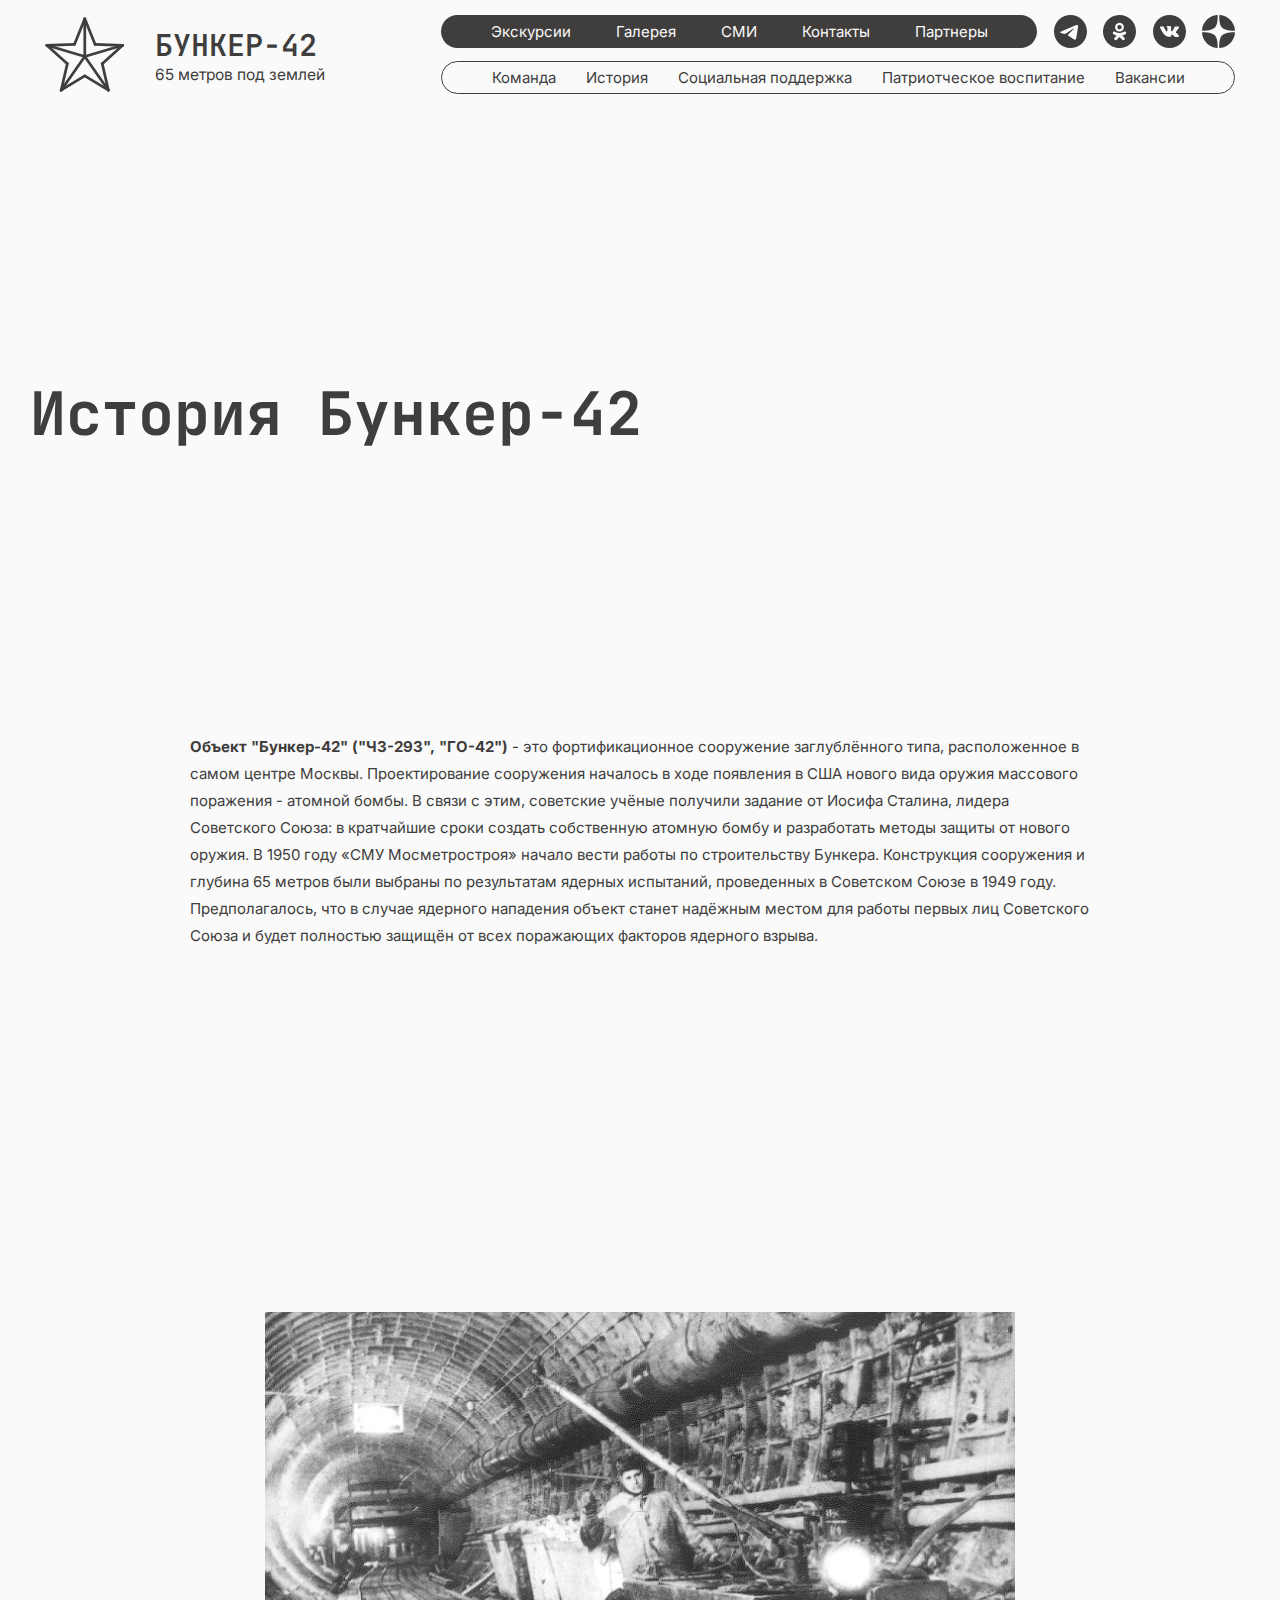
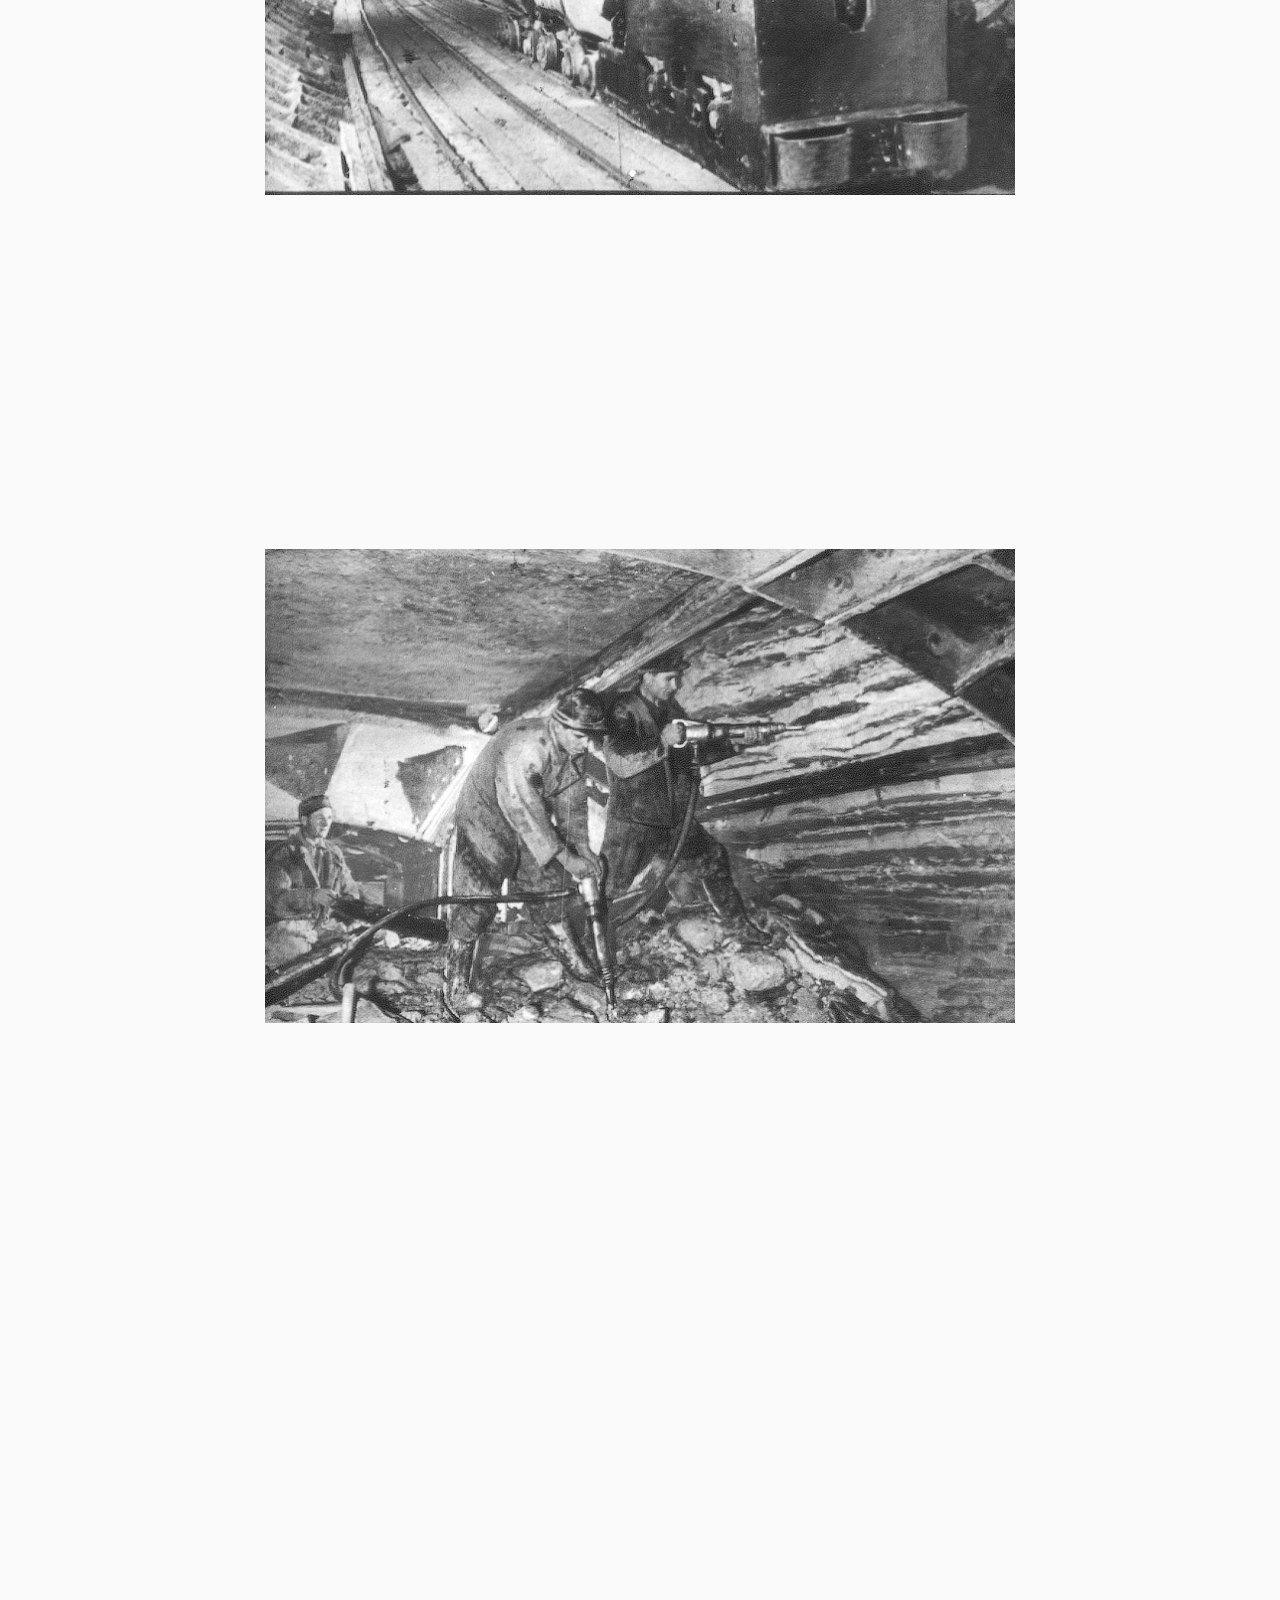
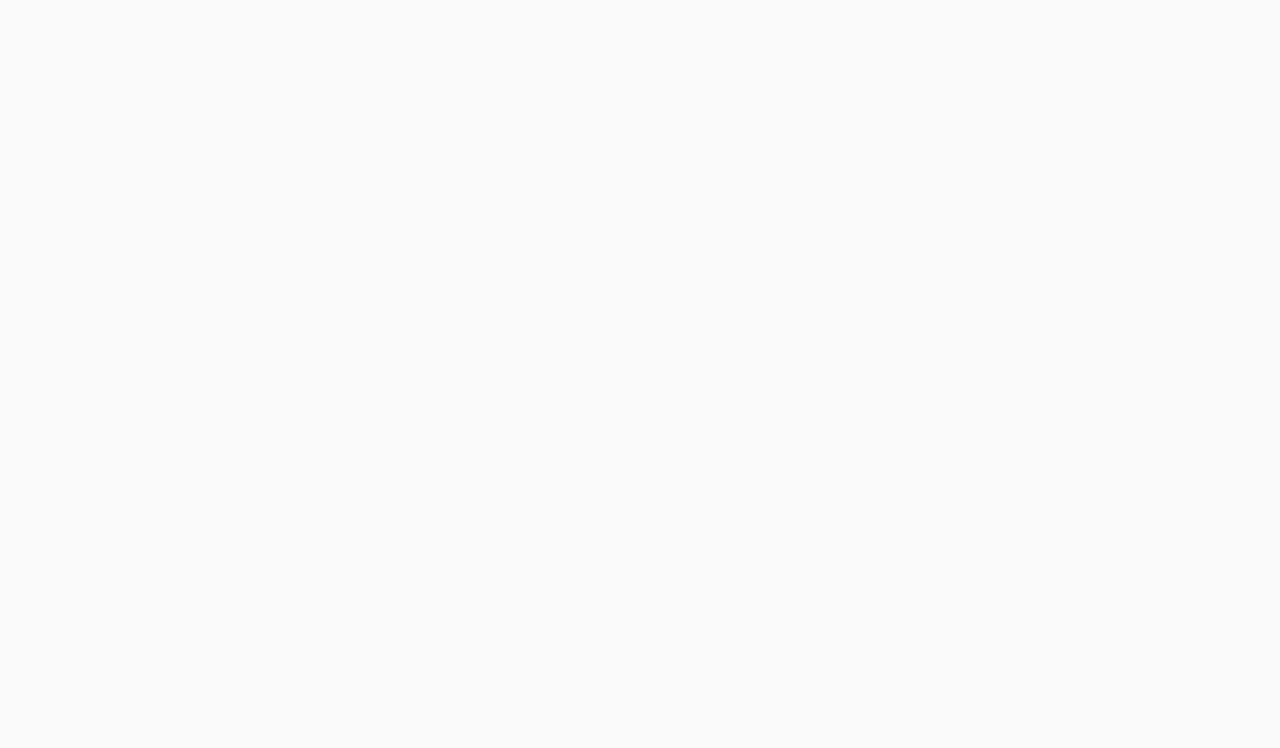
==== history.html @ 735d1880 "raw version" ====
<!DOCTYPE html>
<html lang="en">
	<head>
		<meta charset="UTF-8" />
		<meta http-equiv="X-UA-Compatible" content="IE=edge" />
		<meta name="viewport" content="width=device-width, initial-scale=1.0" />
		<link rel="stylesheet" href="style.css" />
		<title>БУНКЕР-42</title>
	</head>
	<body>
		<header>
			<div class="nav-content">
				<div class="logo-container">
					<img class="logo-icon" src="./public/img/logo.svg" />
					<div class="logo">
						<a href="./index.html">БУНКЕР-42</a>
						<p>65 метров под землей</p>
					</div>
				</div>
				<div class="nav-containers">
					<div class="nav-container">
						<div class="link-box dark-box" id="dark-link-box">
							<a>Экскурсии</a>
							<a>Галерея</a>
							<a>СМИ</a>
							<a>Контакты</a>
							<a>Партнеры</a>
						</div>
						<img class="icon" src="./public/img/icon-telegram.svg" />
						<img class="icon" src="./public/img/icon-ok.svg" />
						<img class="icon" src="./public/img/icon-vk.svg" />
						<img class="icon" src="./public/img/icon-yandex-zen.svg" />
					</div>
					<div class="link-box light-box" id="light-link-box">
						<a>Команда</a>
						<a href="./history.html">История</a>
						<a>Социальная поддержка</a>
						<a>Патриотческое воспитание</a>
						<a>Вакансии</a>
					</div>
				</div>
			</div>
		</header>

		<div class="history-page">
			<div class="page-name">
				<h1 class="headline">История Бункер-42</h1>
			</div>
			<div class="history-page-text-block">
				<p class="main-text bottom-appearance">
					<b>Объект "Бункер-42" ("ЧЗ-293", "ГО-42")</b> - это фортификационное сооружение заглублённого типа, расположенное в самом центре Москвы.
					Проектирование сооружения началось в ходе появления в США нового вида оружия массового поражения - атомной бомбы. В связи с этим, советские
					учёные получили задание от Иосифа Сталина, лидера Советского Союза: в кратчайшие сроки создать собственную атомную бомбу и разработать
					методы защиты от нового оружия. В 1950 году «СМУ Мосметростроя» начало вести работы по строительству Бункера. Конструкция сооружения и
					глубина 65 метров были выбраны по результатам ядерных испытаний, проведенных в Советском Союзе в 1949 году. Предполагалось, что в случае
					ядерного нападения объект станет надёжным местом для работы первых лиц Советского Союза и будет полностью защищён от всех поражающих
					факторов ядерного взрыва.
				</p>
			</div>
			<div class="history-page-block">
				<div class="yellow-block yellow-block-type-1 left-appearance" id="yellow-block-1">
					<p class="yellow-block-text">
						Уже осенью 1947 года институт «Метропроект» подготовил технический проект «Бункера на Таганке» под кодовым названием «Объект 02» (ЧЗ-293).
						<br />Место для постройки - район Таганского холма - было выбрано неслучайно, поскольку Бункер должен был находиться в близости от
						московского Кремля, чтобы Сталин и правительство могли быстро добираться до него и осуществлять управление государством и армией в
						условиях ядерной войны, а также из-за плотности застройки Таганского холма.
					</p>
				</div>
				<img src="./public/img/img-2.svg" class="history-img" />
				<div class="yellow-block yellow-block-type-1 right-appearance" id="yellow-block-2">
					<p class="yellow-block-text">
						На плечи строителей легла непосильная, казалось, задача – соорудить огромное сооружение в центре Москвы, не повредив городские системы
						коммуникации, а главное - сохранить строительство в тайне от глаз обычных людей и иностранных разведок. Конструкция была выбрана по типу
						ранее построенных бункеров. <br />Данный проект был представлен на рассмотрение государственной экспертной комиссии, руководителем которой
						был назначен генерал-лейтенант инженерных войск Александр Яковлевич Калягин.
					</p>
				</div>
			</div>
			<div class="history-page-block">
				<div class="yellow-block yellow-block-type-2 right-appearance" id="yellow-block-3">
					<p class="yellow-block-text">
						В 1952 году было закончено сооружение основных конструкций бункера. К лету 1953 были смонтированы системы жизнеобеспечения. С апреля 1954
						первые военные и гражданские связисты начали работу на объекте. Проводилась прокладка коммуникаций и монтаж необходимой аппаратуры.
					</p>
				</div>
				<img src="./public/img/img-3.svg" class="history-img" />
				<div class="yellow-block yellow-block-type-2 left-appearance" id="yellow-block-4">
					<p class="yellow-block-text">
						Работы по созданию бункера велись лучшими специалистами управления «Метрострой» настоящими сталинскими темпами. Грунт поднимали через
						четыре строительных шахты, которые ранее использовались при строительстве метро.
					</p>
				</div>
			</div>
			<div class="history-page-text-block">
				<p class="main-text bottom-appearance">
					В 1955-56 годах в Бункере размещалось оборудование и устанавливалась связь с новыми полками и дивизиями стратегических бомбардировщиков по
					всей стране. Министерство Связи обеспечивало передачу правительственных и военных засекреченных сообщений, связь с радиоцентрами, как в
					СССР, так и в странах Варшавского Договора. Для радиоэлектронной борьбы и передачи сообщений на борт самолетов использовались более 1000
					КВ-передатчиков по всей стране. Такой важный объект, как пункт управления Дальней авиацией, должен был быть перенесён в более безопасное
					место. Так же, как некогда могучий, Кремль, способный отражать нашествия захватчиков, в наши дни стал историческим памятником, так и наш
					объект открыл свои двери для гостей. Но и по сей день, спец. объект «Бункер-42» несет не менее важную службу. Каждый день люди спускаются на
					глубину 65 метров, чтобы прикоснуться к той далёкой эпохе, когда мир стоял на грани ядерной войны. На протяжении трёх десятков лет, вплоть
					до 1986 года, из бункера осуществлялось командование стратегическими бомбардировщиками, несущими ядерное оружие на своём борту. Однако
					Бункер, созданный в реалиях 50-х, уже не мог противостоять новому высокоточному оружию.
				</p>
			</div>
			<div class="history-page-image-block">
				<img src="./public/img/img-4.svg" class="history-img-2 bottom-appearance" />
				<img src="./public/img/img-5.svg" class="history-img-2 top-appearance" />
				<img src="./public/img/img-6.svg" class="history-img-2 bottom-appearance" />
			</div>
		</div>
	</body>
	<script type="text/javascript" src="script.js"></script>
</html>
---- style.css ----
@import url("https://fonts.googleapis.com/css2?family=Inter:wght@200;300;400;500;600;700;800&family=JetBrains+Mono:wght@200;300;400;500;600&family=Manrope:wght@400;500;600;700&display=swap");

:root {
	--yellow: #fefa08;
	--white: #fafafa;
	--darkest-gray: #403d3d;
	--dark-gray: #666666;
	--gray: #c7c7c7;
	--light-gray: #e5e5e5;
}

* {
	box-sizing: border-box;
	outline: none;
	max-width: 100%;
}
html {
	font-family: "Inter", sans-serif;
	background: var(--white);
}

body {
	margin: 0rem;
	padding: 0rem;
}

a {
	text-decoration: none;
	color: var(--darkest-gray);
}

@media screen and (min-width: 1024px) {
	html {
		font-size: 15px;
	}
}

@media screen and (min-width: 768px) and (max-width: 1024px) {
	html {
		font-size: 13px;
	}
}

@media screen and (max-width: 767px) {
	html {
		font-size: 11px;
	}
}

.headline {
	color: var(--darkest-gray);
	font-family: "JetBrains Mono", monospace;
	font-size: 4rem;
}

.main-text {
	color: var(--darkest-gray);
	font-family: "Inter", monospace;
	font-size: 1rem;
	line-height: 180%;
}

.yellow-block-text {
	color: var(--darkest-gray);
	font-family: "JetBrains Mono", monospace;
	font-size: 1rem;
	line-height: 180%;
}

/* appearance animations */

.left-appearance,
.right-appearance,
.bottom-appearance,
.top-appearance {
	visibility: hidden;
	transition: all 0.8s ease;
}

.left-appearance.appeared,
.right-appearance.appeared,
.bottom-appearance.appeared,
.top-appearance.appeared {
	visibility: visible;
	animation-duration: 0.8s;
	animation-timing-function: ease-in-out;
	animation-iteration-count: 1;
}

.bottom-appearance.appeared {
	animation-name: bottom-appearance;
}

.top-appearance.appeared {
	animation-name: top-appearance;
}

.left-appearance.appeared {
	animation-name: left-appearance;
}

.right-appearance.appeared {
	animation-name: right-appearance;
}

/* animations */

@keyframes right-appearance {
	0% {
		opacity: 0;
		transform: translateX(30%);
	}
	100% {
		opacity: 1;
		transform: translateX(0%);
	}
}

@keyframes left-appearance {
	0% {
		opacity: 0;
		transform: translateX(-30%);
	}
	100% {
		opacity: 1;
		transform: translateX(0%);
	}
}

@keyframes top-appearance {
	0% {
		opacity: 0;
		transform: translateY(-10%);
	}
	100% {
		opacity: 1;
		transform: translateY(0%);
	}
}

@keyframes bottom-appearance {
	0% {
		opacity: 0;
		transform: translateY(10%);
	}
	100% {
		opacity: 1;
		transform: translateY(0%);
	}
}

/* главная страница */

header {
	display: flex;
	align-items: center;
	height: auto;
	background: var(--white);
	width: 100%;
	padding: 1rem 0;
}

.nav-content {
	display: flex;
	flex-direction: row;
	justify-content: space-between;
	align-items: center;
	gap: 5rem;
	width: 100%;
	max-width: 100rem;
	margin: 0rem auto;
	padding: 0 3rem;
}

.logo-container {
	display: flex;
	flex-direction: row;
	gap: 2rem;
	height: 5rem;
}

.logo-icon {
	height: 5rem;
}

.logo {
	display: flex;
	flex-direction: column;
	justify-content: center;
}

.logo p,
.logo a {
	color: var(--darkest-gray);
	margin: 0;
}

.logo a {
	font-family: "JetBrains Mono", monospace;
	font-weight: 600;
	font-size: 2rem;
}

.logo p {
	font-size: 1.04rem;
}

.nav-containers {
	display: flex;
	flex-direction: column;
	gap: 0.86rem;
}

.nav-container {
	display: flex;
	flex-direction: row;
	gap: 1.1rem;
}
.link-box {
	display: flex;
	flex-direction: row;
	align-items: center;
	padding: 0.4rem 3.3rem;
	border-radius: 100rem;
}

.dark-box {
	gap: 3rem;
	background-color: var(--darkest-gray);
}

.light-box {
	gap: 2rem;
	background-color: transparent;
	border: 0.13rem solid var(--darkest-gray);
}

.link-box a {
	font-size: 1rem;
	transition: 0.5s ease-in-out;
}

.link-box a:hover {
	cursor: pointer;
	text-decoration: underline;
}

.dark-box a {
	color: var(--white);
}

.light-box a {
	color: var(--darkest-gray);
}

.block {
	padding: 11rem 1rem;
	width: 100%;
}

.dark-block {
	background-color: var(--darkest-gray);
}

.block-content {
	display: flex;
	flex-direction: column;
	gap: 11rem;
	margin: 0rem auto;
	padding: 0 3rem;
	max-width: 100rem;
	width: 100%;
}

.greeting {
	display: flex;
	flex-direction: row;
	justify-content: space-between;
	gap: 6rem;
}

.text {
	width: 100%;
	max-width: 43rem;
}

.text p {
	margin-top: 2rem;
}

.text p,
li {
	font-weight: 300;
	font-size: 1rem;
	color: var(--white);
	line-height: 180%;
}

.cards {
	overflow: hidden;
	width: 80%;
}

.services-cards {
	display: flex;
	flex-direction: row;
	align-items: center;
	justify-content: center;

	gap: 30px;
	-webkit-overflow-scrolling: touch;
}

.service-card {
	display: inline-flex;
	white-space: normal;
	transition: 0.4s all;
	padding: 0 5px;
	display: flex;
	flex-direction: column;
	width: 16rem;
	height: 17rem;
	border-radius: 2.5rem;
	background-color: var(--light-gray);
}

.service-card-content img {
	border-radius: 2.5rem;
	width: 16rem;
}

.service-card-text {
	display: flex;
	flex-direction: column;
	justify-content: center;
	align-items: center;
}

.service-card-text p {
	color: var(--darkest-gray);
	font-size: 1rem;
	font-weight: 500;
}

/* страница "История" */

.history-page {
	display: flex;
	flex-direction: column;
	align-items: center;
	gap: 15rem;
	padding: 15rem 2rem;
	max-width: 100rem;
	margin: 0 auto;
}

.page-name {
	display: flex;
	justify-content: flex-start;
	width: 100%;
}

.yellow-block {
	background-color: var(--yellow);
	z-index: 1;
}

.yellow-block-type-1 {
	width: 100%;
	max-width: 39rem;
}

.yellow-block-type-2 {
	width: 100%;
	max-width: 60rem;
}

#yellow-block-1 {
	margin-bottom: -10rem;
	margin-left: -70rem;
}

#yellow-block-2 {
	margin-top: -15rem;
	margin-right: -60rem;
}

#yellow-block-3 {
	margin-bottom: -2rem;
	margin-right: -60rem;
}

#yellow-block-4 {
	margin-top: -5rem;
}

.history-page-block {
	display: flex;
	flex-direction: column;
	align-items: center;
	width: 100%;
}

.history-page-text-block {
	max-width: 60rem;
}

.history-page-image-block {
	display: flex;
	flex-direction: row;
	gap: 6rem;
}

.history-img {
	width: 50rem;
	height: auto;
}

.history-img-2 {
	width: 23rem;
	height: auto;
}
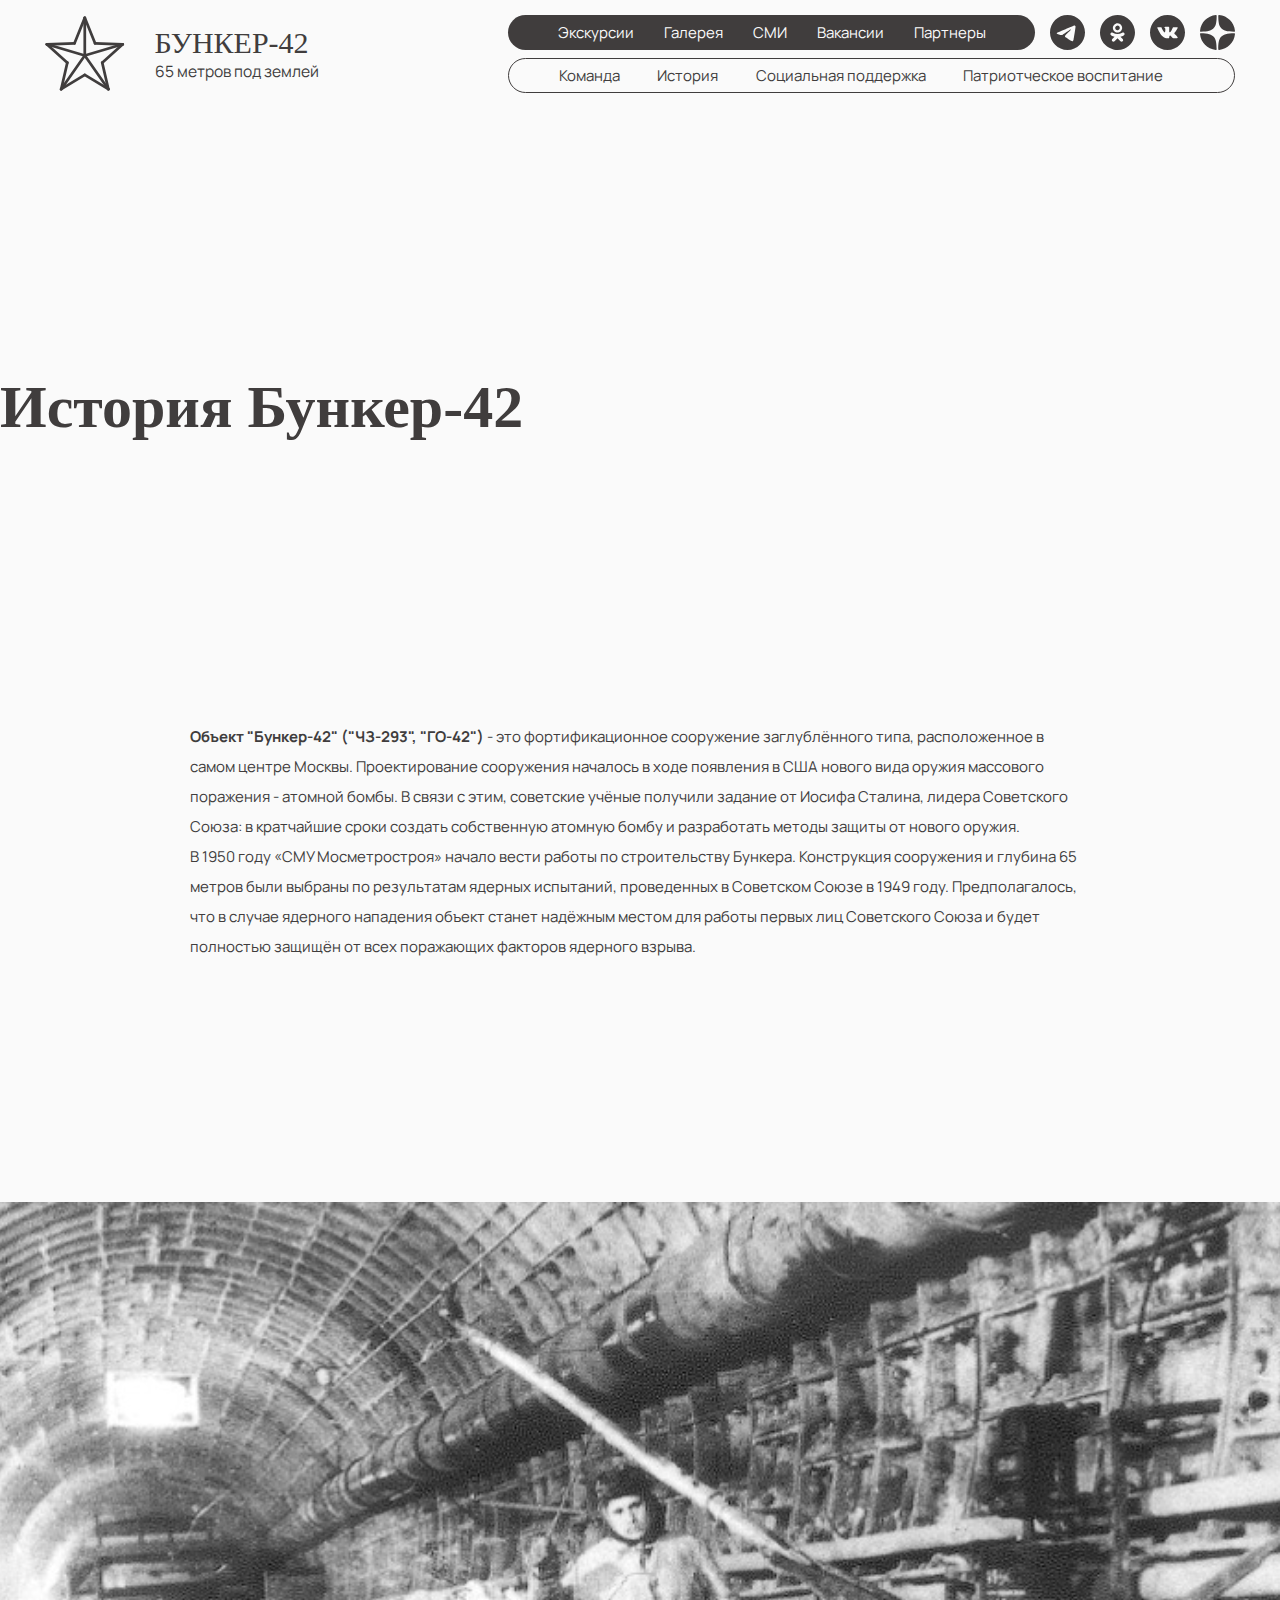
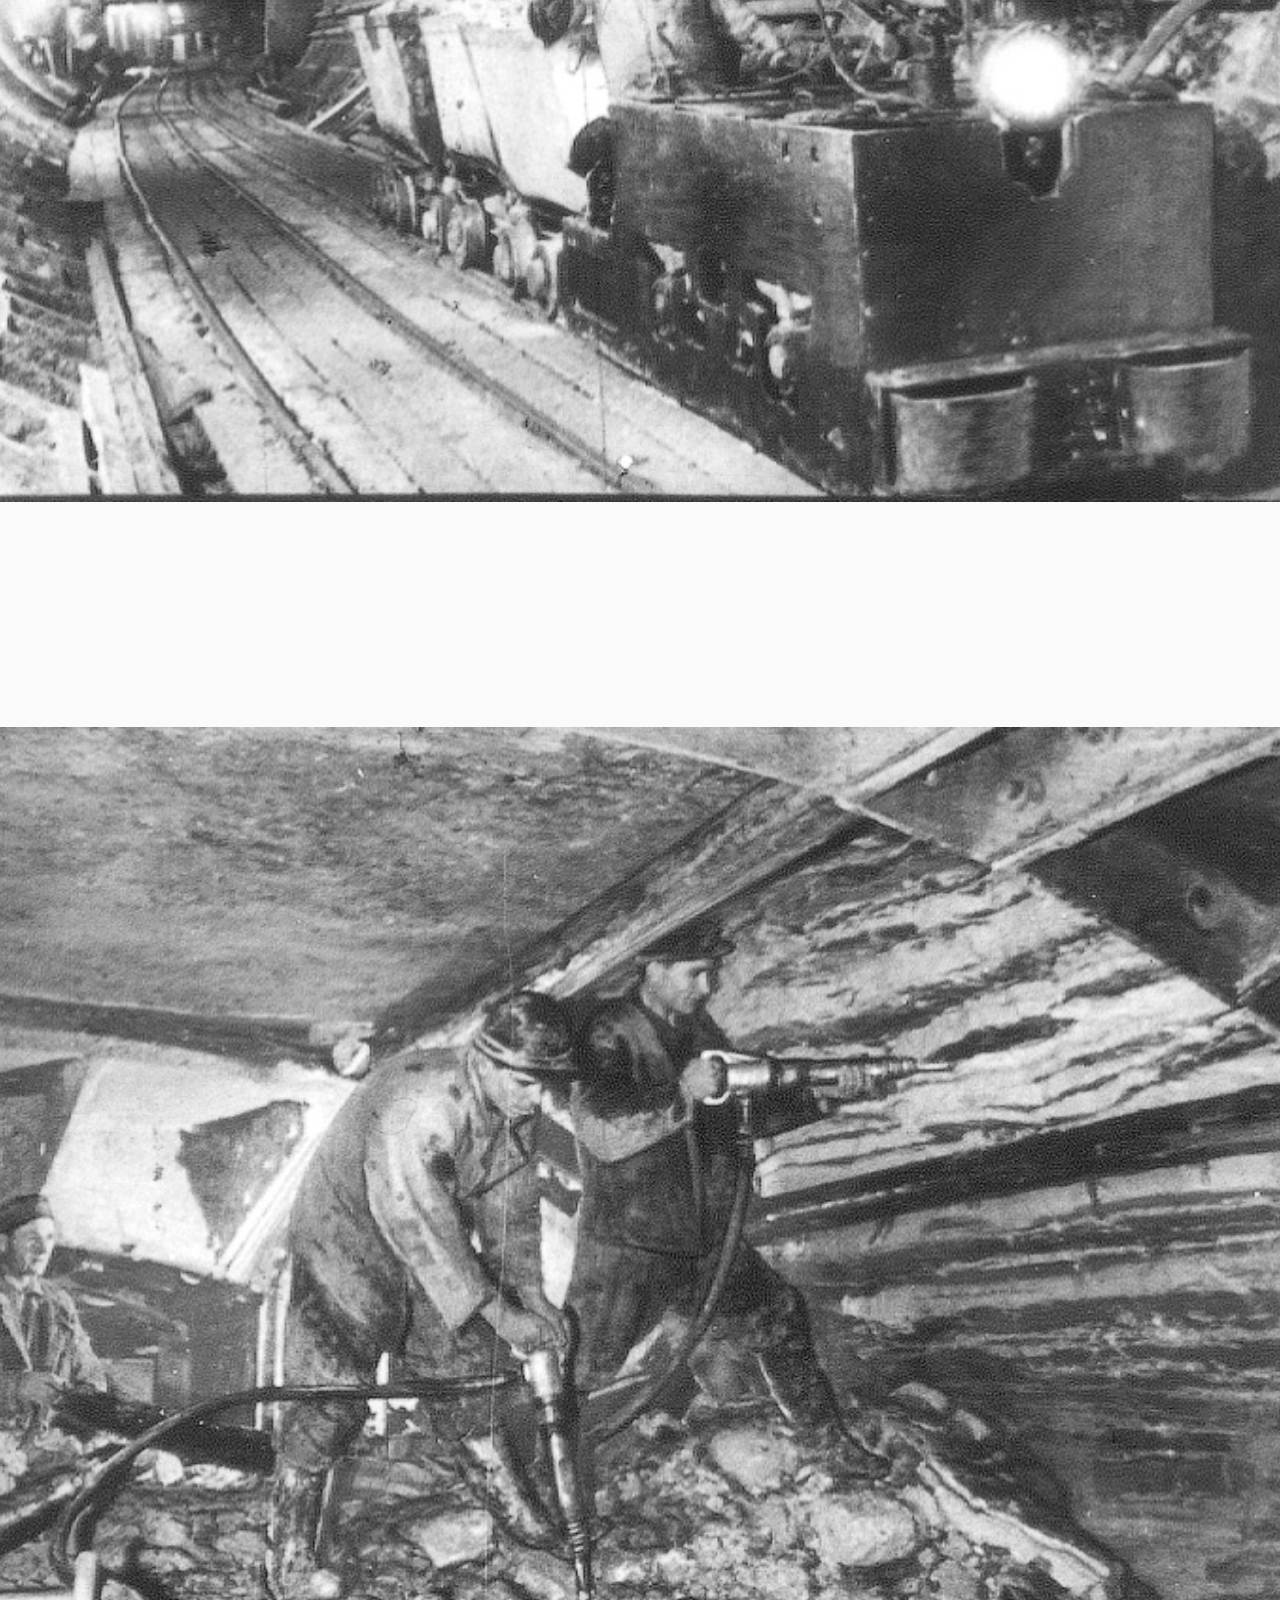
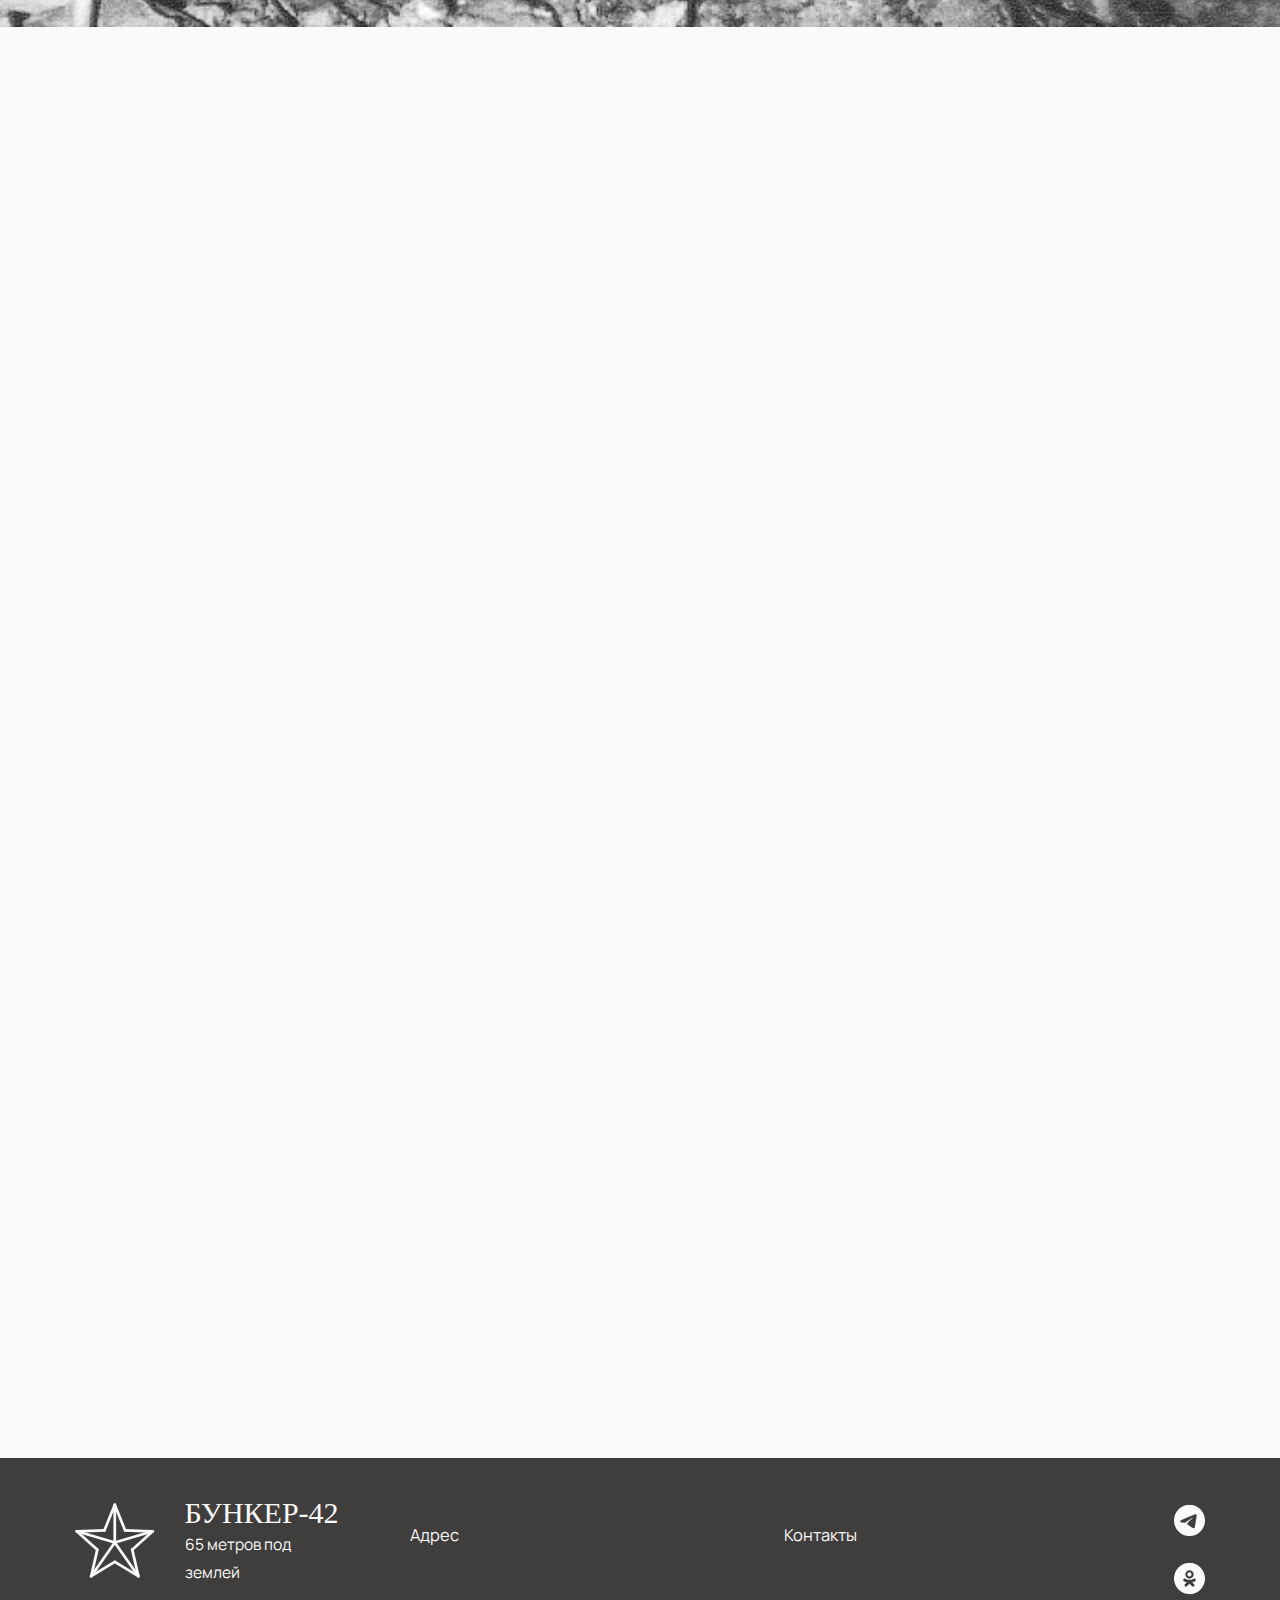
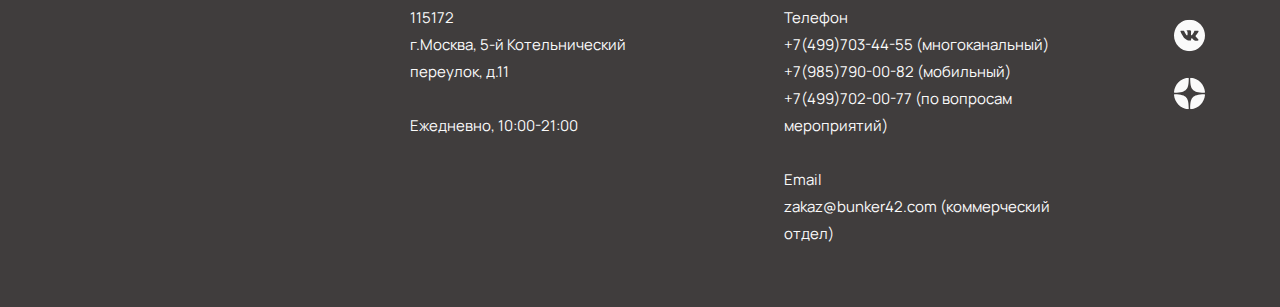
==== commit 51a72d11: "style edited" ====
--- a/history.html
+++ b/history.html
@@ -23,7 +23,7 @@
 							<a>Экскурсии</a>
 							<a>Галерея</a>
 							<a>СМИ</a>
-							<a>Контакты</a>
+							<a>Вакансии</a>
 							<a>Партнеры</a>
 						</div>
 						<img class="icon" src="./public/img/icon-telegram.svg" />
@@ -36,7 +36,6 @@
 						<a href="./history.html">История</a>
 						<a>Социальная поддержка</a>
 						<a>Патриотческое воспитание</a>
-						<a>Вакансии</a>
 					</div>
 				</div>
 			</div>
@@ -51,14 +50,14 @@
 					<b>Объект "Бункер-42" ("ЧЗ-293", "ГО-42")</b> - это фортификационное сооружение заглублённого типа, расположенное в самом центре Москвы.
 					Проектирование сооружения началось в ходе появления в США нового вида оружия массового поражения - атомной бомбы. В связи с этим, советские
 					учёные получили задание от Иосифа Сталина, лидера Советского Союза: в кратчайшие сроки создать собственную атомную бомбу и разработать
-					методы защиты от нового оружия. В 1950 году «СМУ Мосметростроя» начало вести работы по строительству Бункера. Конструкция сооружения и
+					методы защиты от нового оружия. <br>В 1950 году «СМУ Мосметростроя» начало вести работы по строительству Бункера. Конструкция сооружения и
 					глубина 65 метров были выбраны по результатам ядерных испытаний, проведенных в Советском Союзе в 1949 году. Предполагалось, что в случае
 					ядерного нападения объект станет надёжным местом для работы первых лиц Советского Союза и будет полностью защищён от всех поражающих
 					факторов ядерного взрыва.
 				</p>
 			</div>
-			<div class="history-page-block">
-				<div class="yellow-block yellow-block-type-1 left-appearance" id="yellow-block-1">
+			<div class="history-page-block" id="first-history-page-block">
+				<div class="yellow-block left-appearance" id="yellow-block-1">
 					<p class="yellow-block-text">
 						Уже осенью 1947 года институт «Метропроект» подготовил технический проект «Бункера на Таганке» под кодовым названием «Объект 02» (ЧЗ-293).
 						<br />Место для постройки - район Таганского холма - было выбрано неслучайно, поскольку Бункер должен был находиться в близости от
@@ -66,8 +65,8 @@
 						условиях ядерной войны, а также из-за плотности застройки Таганского холма.
 					</p>
 				</div>
-				<img src="./public/img/img-2.svg" class="history-img" />
-				<div class="yellow-block yellow-block-type-1 right-appearance" id="yellow-block-2">
+				<!-- <img src="./public/img/img-2.svg" class="history-img" /> -->
+				<div class="yellow-block right-appearance" id="yellow-block-2">
 					<p class="yellow-block-text">
 						На плечи строителей легла непосильная, казалось, задача – соорудить огромное сооружение в центре Москвы, не повредив городские системы
 						коммуникации, а главное - сохранить строительство в тайне от глаз обычных людей и иностранных разведок. Конструкция была выбрана по типу
@@ -76,15 +75,15 @@
 					</p>
 				</div>
 			</div>
-			<div class="history-page-block">
-				<div class="yellow-block yellow-block-type-2 right-appearance" id="yellow-block-3">
+			<div class="history-page-block" id="second-history-page-block">
+				<div class="yellow-block right-appearance" id="yellow-block-3">
 					<p class="yellow-block-text">
 						В 1952 году было закончено сооружение основных конструкций бункера. К лету 1953 были смонтированы системы жизнеобеспечения. С апреля 1954
 						первые военные и гражданские связисты начали работу на объекте. Проводилась прокладка коммуникаций и монтаж необходимой аппаратуры.
 					</p>
 				</div>
-				<img src="./public/img/img-3.svg" class="history-img" />
-				<div class="yellow-block yellow-block-type-2 left-appearance" id="yellow-block-4">
+				<!-- <img src="./public/img/img-3.svg" class="history-img" /> -->
+				<div class="yellow-block left-appearance" id="yellow-block-4">
 					<p class="yellow-block-text">
 						Работы по созданию бункера велись лучшими специалистами управления «Метрострой» настоящими сталинскими темпами. Грунт поднимали через
 						четыре строительных шахты, которые ранее использовались при строительстве метро.
@@ -96,10 +95,10 @@
 					В 1955-56 годах в Бункере размещалось оборудование и устанавливалась связь с новыми полками и дивизиями стратегических бомбардировщиков по
 					всей стране. Министерство Связи обеспечивало передачу правительственных и военных засекреченных сообщений, связь с радиоцентрами, как в
 					СССР, так и в странах Варшавского Договора. Для радиоэлектронной борьбы и передачи сообщений на борт самолетов использовались более 1000
-					КВ-передатчиков по всей стране. Такой важный объект, как пункт управления Дальней авиацией, должен был быть перенесён в более безопасное
+					КВ-передатчиков по всей стране. <br><br>Такой важный объект, как пункт управления Дальней авиацией, должен был быть перенесён в более безопасное
 					место. Так же, как некогда могучий, Кремль, способный отражать нашествия захватчиков, в наши дни стал историческим памятником, так и наш
 					объект открыл свои двери для гостей. Но и по сей день, спец. объект «Бункер-42» несет не менее важную службу. Каждый день люди спускаются на
-					глубину 65 метров, чтобы прикоснуться к той далёкой эпохе, когда мир стоял на грани ядерной войны. На протяжении трёх десятков лет, вплоть
+					глубину 65 метров, чтобы прикоснуться к той далёкой эпохе, когда мир стоял на грани ядерной войны. <br><br>На протяжении трёх десятков лет, вплоть
 					до 1986 года, из бункера осуществлялось командование стратегическими бомбардировщиками, несущими ядерное оружие на своём борту. Однако
 					Бункер, созданный в реалиях 50-х, уже не мог противостоять новому высокоточному оружию.
 				</p>
@@ -110,6 +109,34 @@
 				<img src="./public/img/img-6.svg" class="history-img-2 bottom-appearance" />
 			</div>
 		</div>
+		
+		<footer>
+			<div class="footer-content">
+				<div class="footer-block">
+				<div class="logo-container">
+					<img class="logo-icon" src="./public/img/light-logo.svg" />
+					<div class="logo footer-logo">
+						<a href="./index.html">БУНКЕР-42</a>
+						<p>65 метров под землей</p>
+					</div>
+				</div>
+				</div>
+				<div class="footer-block">
+					<p>Адрес</p>
+					<p>115172<br>г.Москва, 5-й Котельнический переулок, д.11<br><br>Ежедневно, 10:00-21:00</p>
+				</div>
+				<div class="footer-block">
+					<p>Контакты</p>
+					<p>Телефон<br>+7(499)703-44-55 (многоканальный)<br>+7(985)790-00-82 (мобильный)<br>+7(499)702-00-77 (по вопросам мероприятий)<br><br>Email<br>zakaz@bunker42.com (коммерческий отдел)</p>
+				</div>
+				<div class="footer-block">
+					<img class="icon" src="./public/img/light-icon-telegram.svg" />
+					<img class="icon" src="./public/img/light-icon-ok.svg" />
+					<img class="icon" src="./public/img/light-icon-vk.svg" />
+					<img class="icon" src="./public/img/light-icon-yandex-zen.svg" />
+				</div>
+			</div>
+		</footer>
 	</body>
 	<script type="text/javascript" src="script.js"></script>
 </html>
--- a/style.css
+++ b/style.css
@@ -1,5 +1,5 @@
 @import url("https://fonts.googleapis.com/css2?family=Inter:wght@200;300;400;500;600;700;800&family=JetBrains+Mono:wght@200;300;400;500;600&family=Manrope:wght@400;500;600;700&display=swap");
-
+@import url('https://fonts.googleapis.com/css2?family=Manrope:wght@200;300;400;500;600;700;800&display=swap');
 :root {
 	--yellow: #fefa08;
 	--white: #fafafa;
@@ -15,8 +15,9 @@
 	max-width: 100%;
 }
 html {
-	font-family: "Inter", sans-serif;
+	font-family: "Manrope", sans-serif;
 	background: var(--white);
+	max-width: 100vw;
 }
 
 body {
@@ -39,7 +40,7 @@
 	html {
 		font-size: 13px;
 	}
-}
+} 
 
 @media screen and (max-width: 767px) {
 	html {
@@ -49,22 +50,25 @@
 
 .headline {
 	color: var(--darkest-gray);
-	font-family: "JetBrains Mono", monospace;
+	font-family: 'Neue Machina';
+	src: local('Neue Machina'),
+	url(./public/fonts/NeueMachina.otf);
 	font-size: 4rem;
 }
 
 .main-text {
 	color: var(--darkest-gray);
-	font-family: "Inter", monospace;
+	font-family: "Manrope", monospace;
 	font-size: 1rem;
-	line-height: 180%;
+	line-height: 200%;
+	font-weight: 400;
 }
 
 .yellow-block-text {
 	color: var(--darkest-gray);
 	font-family: "JetBrains Mono", monospace;
 	font-size: 1rem;
-	line-height: 180%;
+	line-height: 200%;
 }
 
 /* appearance animations */
@@ -150,6 +154,36 @@
 }
 
 /* главная страница */
+footer{
+	background: var(--darkest-gray);
+	width: 100%;
+	height: auto;
+	padding: 3rem 5rem;
+	margin-top: 10rem;
+}
+
+.footer-content{
+	display: flex;
+	flex-direction: row;
+	gap: 6rem;
+	max-width: 90rem;
+	margin: 0rem auto;
+}
+
+.footer-block{
+	display: flex;
+	flex-direction: column;
+	gap: 1.5rem;
+}
+
+.footer-block p{
+	color: var(--white);
+	line-height: 180%;
+}
+
+.footer-block p:first-child{
+	font-size: 1.1rem;
+}
 
 header {
 	display: flex;
@@ -165,7 +199,7 @@
 	flex-direction: row;
 	justify-content: space-between;
 	align-items: center;
-	gap: 5rem;
+	gap: 0rem;
 	width: 100%;
 	max-width: 100rem;
 	margin: 0rem auto;
@@ -195,9 +229,17 @@
 	margin: 0;
 }
 
+.footer-logo p,
+.footer-logo a {
+	color: var(--white);
+	margin: 0;
+}
+
 .logo a {
-	font-family: "JetBrains Mono", monospace;
-	font-weight: 600;
+	font-family: 'Neue Machina';
+	src: local('Neue Machina'),
+	url(./public/fonts/NeueMachina.otf);
+	font-weight: 500;
 	font-size: 2rem;
 }
 
@@ -208,13 +250,13 @@
 .nav-containers {
 	display: flex;
 	flex-direction: column;
-	gap: 0.86rem;
+	gap: 0.5rem;
 }
 
 .nav-container {
 	display: flex;
 	flex-direction: row;
-	gap: 1.1rem;
+	gap: 1rem;
 }
 .link-box {
 	display: flex;
@@ -225,12 +267,12 @@
 }
 
 .dark-box {
-	gap: 3rem;
+	gap: 2rem;
 	background-color: var(--darkest-gray);
 }
 
 .light-box {
-	gap: 2rem;
+	gap: 2.5rem;
 	background-color: transparent;
 	border: 0.13rem solid var(--darkest-gray);
 }
@@ -252,96 +294,167 @@
 .light-box a {
 	color: var(--darkest-gray);
 }
-
+.center-img{
+	width: 100%;
+}
 .block {
-	padding: 11rem 1rem;
-	width: 100%;
-}
-
-.dark-block {
-	background-color: var(--darkest-gray);
-}
-
-.block-content {
-	display: flex;
-	flex-direction: column;
-	gap: 11rem;
+	margin: 10rem 0rem;
+	width: 100%;
+}
+
+.text {
+	max-width: 60rem;
 	margin: 0rem auto;
-	padding: 0 3rem;
-	max-width: 100rem;
-	width: 100%;
-}
-
-.greeting {
-	display: flex;
-	flex-direction: row;
-	justify-content: space-between;
-	gap: 6rem;
-}
-
-.text {
-	width: 100%;
-	max-width: 43rem;
-}
-
-.text p {
-	margin-top: 2rem;
 }
 
 .text p,
 li {
-	font-weight: 300;
+	font-weight: 400;
 	font-size: 1rem;
+	color: var(--darkest-gray);
+	line-height: 200%;
+}
+.tapes{
+	margin: 25rem 0rem;
+}
+.tape{
+	display: flex;
+	flex-direction: row;
+	align-items: center;
+	gap: 5rem;
+	width: 100%;
+	height: 1.85rem;
+	
+	outline: none;
+}
+.tapes div:last-child{
+	margin-top: -2rem;
+}
+.tape p{
+	font-size: 1.4rem;
+}
+.dark-tape{
+	transform: rotate(-0.01turn);
+	background-color: var(--darkest-gray);
+}
+.dark-tape p{
 	color: var(--white);
-	line-height: 180%;
+}
+.yellow-tape{
+	transform: rotate(0.005turn);
+	background-color: var(--yellow);
+}
+.services{
+	display: flex;
+	flex-direction: column;
+	align-items: center;
+	margin: 0rem auto;
+	max-width: 100rem;
+}
+
+.service{
+	display: flex;
+	flex-direction: row;
+	align-items: center;
+	gap: 4rem;
+}
+
+
+#service-1{
+	margin-right: 35rem;
+}
+#service-2{
+	margin-top: -4rem;
+	margin-left: 60rem;
+}
+#service-3{
+	margin-top: -2rem;
+	margin-right: 75rem;
+}
+#service-4{
+	margin-top: -4rem;
+	margin-left: 10rem;
+}
+#service-5{
+	margin-left: 75rem;
+}
+
+#service-6{
+	margin-top: -9rem;
+	margin-right: 55rem;
+}
+
+.service p{
+	font-size: 1.4rem;
+}
+
+/* .carousel {
+	margin: 3rem auto;
+	display: flex;
+	flex-direction: row;
+	align-items: center;
+	gap: 5rem;
+	min-width: 60rem;
+	padding: 0 5rem;
 }
 
 .cards {
 	overflow: hidden;
-	width: 80%;
+	margin: 3rem auto;
 }
 
 .services-cards {
-	display: flex;
-	flex-direction: row;
-	align-items: center;
-	justify-content: center;
-
 	gap: 30px;
+	white-space: nowrap;
 	-webkit-overflow-scrolling: touch;
+	transition: all 0.5s ease 0s;
 }
 
 .service-card {
 	display: inline-flex;
 	white-space: normal;
-	transition: 0.4s all;
-	padding: 0 5px;
-	display: flex;
-	flex-direction: column;
-	width: 16rem;
-	height: 17rem;
+	transition: 0.4s all ease-in-out;
+	width: calc(0.25 * (100% - 5rem));
+	aspect-ratio: 1/1.1;
 	border-radius: 2.5rem;
 	background-color: var(--light-gray);
+	margin: 0.5rem;
+}
+
+.service-card:hover {
+	margin: 0 2rem;
+	transform: scale(1.1);
+}
+
+.service-card:hover .service-card-content img {
+	transform: translate(-1rem, -1rem);
 }
 
 .service-card-content img {
 	border-radius: 2.5rem;
-	width: 16rem;
-}
-
-.service-card-text {
+	width: 100%;
+	transition: 0.4s all ease-in-out;
+}
+
+.service-card-tevgxt {
 	display: flex;
 	flex-direction: column;
 	justify-content: center;
 	align-items: center;
+	margin-top: 0.5rem;
 }
 
 .service-card-text p {
 	color: var(--darkest-gray);
 	font-size: 1rem;
-	font-weight: 500;
-}
-
+	font-weight: 400;
+}
+
+.controls {
+	cursor: pointer;
+	background-color: transparent;
+	border: none;
+} */
 /* страница "История" */
 
 .history-page {
@@ -349,56 +462,61 @@
 	flex-direction: column;
 	align-items: center;
 	gap: 15rem;
-	padding: 15rem 2rem;
-	max-width: 100rem;
-	margin: 0 auto;
+	padding: 15rem auto;
+	margin: 15rem auto;
 }
 
 .page-name {
 	display: flex;
 	justify-content: flex-start;
+	max-width: 90rem;
 	width: 100%;
 }
 
 .yellow-block {
 	background-color: var(--yellow);
+	padding: 0rem 1.5rem;
 	z-index: 1;
-}
-
-.yellow-block-type-1 {
-	width: 100%;
-	max-width: 39rem;
-}
-
-.yellow-block-type-2 {
-	width: 100%;
+	width: 100%;
+}
+
+.history-page-block {
+	padding: 5rem;
+	display: flex;
+	flex-direction: column;
+	justify-content: space-between;
+	width: 100%;
+	height: 100vh;
+	background-position: center;
+	background-repeat: no-repeat;
+	background-size: cover;
+}
+#yellow-block-1{
+	max-width: 50rem;
+}
+#yellow-block-2{
+	max-width: 30rem;
+}
+#yellow-block-3{
+	max-width: 55rem;
+}
+#yellow-block-4{
 	max-width: 60rem;
 }
-
-#yellow-block-1 {
-	margin-bottom: -10rem;
-	margin-left: -70rem;
-}
-
-#yellow-block-2 {
-	margin-top: -15rem;
-	margin-right: -60rem;
-}
-
-#yellow-block-3 {
-	margin-bottom: -2rem;
-	margin-right: -60rem;
-}
-
-#yellow-block-4 {
-	margin-top: -5rem;
-}
-
-.history-page-block {
-	display: flex;
-	flex-direction: column;
-	align-items: center;
-	width: 100%;
+#first-history-page-block div:last-child{
+	align-self: flex-end;
+}
+
+#second-history-page-block div:first-child{
+	align-self: flex-end;
+}
+
+#first-history-page-block{
+	background-image: url(./public/img/img-2.svg);
+}
+
+#second-history-page-block{
+	background-image: url(./public/img/img-3.svg);
 }
 
 .history-page-text-block {
@@ -411,12 +529,7 @@
 	gap: 6rem;
 }
 
-.history-img {
-	width: 50rem;
+.history-img-2 {
+	width: 25rem;
 	height: auto;
 }
-
-.history-img-2 {
-	width: 23rem;
-	height: auto;
-}
